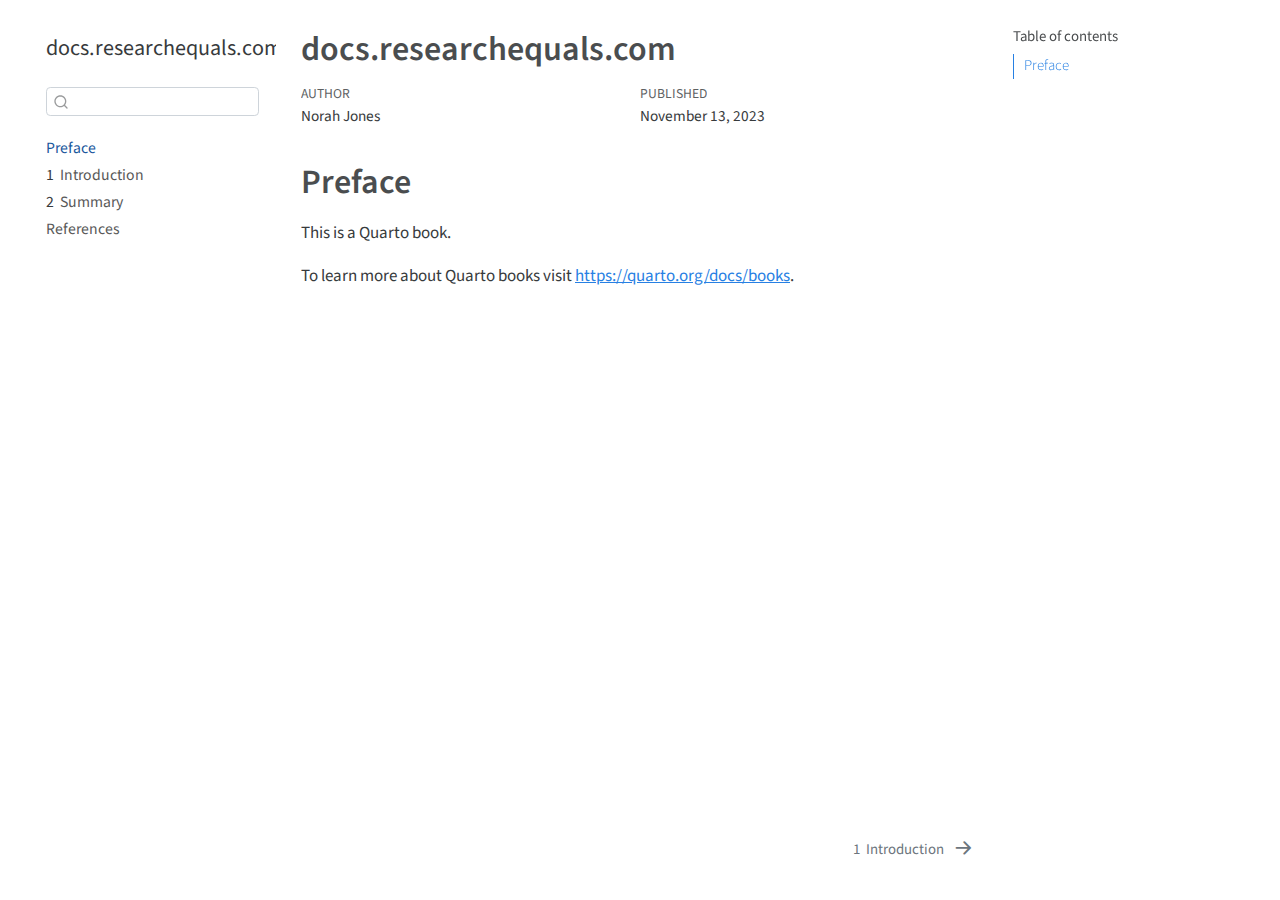
==== index.html @ 47757698 "Built site for gh-pages" ====
<!DOCTYPE html>
<html xmlns="http://www.w3.org/1999/xhtml" lang="en" xml:lang="en"><head>

<meta charset="utf-8">
<meta name="generator" content="quarto-1.3.450">

<meta name="viewport" content="width=device-width, initial-scale=1.0, user-scalable=yes">

<meta name="author" content="Norah Jones">
<meta name="dcterms.date" content="2023-11-13">

<title>docs.researchequals.com</title>
<style>
code{white-space: pre-wrap;}
span.smallcaps{font-variant: small-caps;}
div.columns{display: flex; gap: min(4vw, 1.5em);}
div.column{flex: auto; overflow-x: auto;}
div.hanging-indent{margin-left: 1.5em; text-indent: -1.5em;}
ul.task-list{list-style: none;}
ul.task-list li input[type="checkbox"] {
  width: 0.8em;
  margin: 0 0.8em 0.2em -1em; /* quarto-specific, see https://github.com/quarto-dev/quarto-cli/issues/4556 */ 
  vertical-align: middle;
}
</style>


<script src="site_libs/quarto-nav/quarto-nav.js"></script>
<script src="site_libs/quarto-nav/headroom.min.js"></script>
<script src="site_libs/clipboard/clipboard.min.js"></script>
<script src="site_libs/quarto-search/autocomplete.umd.js"></script>
<script src="site_libs/quarto-search/fuse.min.js"></script>
<script src="site_libs/quarto-search/quarto-search.js"></script>
<meta name="quarto:offset" content="./">
<link href="./intro.html" rel="next">
<script src="site_libs/quarto-html/quarto.js"></script>
<script src="site_libs/quarto-html/popper.min.js"></script>
<script src="site_libs/quarto-html/tippy.umd.min.js"></script>
<script src="site_libs/quarto-html/anchor.min.js"></script>
<link href="site_libs/quarto-html/tippy.css" rel="stylesheet">
<link href="site_libs/quarto-html/quarto-syntax-highlighting.css" rel="stylesheet" id="quarto-text-highlighting-styles">
<script src="site_libs/bootstrap/bootstrap.min.js"></script>
<link href="site_libs/bootstrap/bootstrap-icons.css" rel="stylesheet">
<link href="site_libs/bootstrap/bootstrap.min.css" rel="stylesheet" id="quarto-bootstrap" data-mode="light">
<script id="quarto-search-options" type="application/json">{
  "location": "sidebar",
  "copy-button": false,
  "collapse-after": 3,
  "panel-placement": "start",
  "type": "textbox",
  "limit": 20,
  "language": {
    "search-no-results-text": "No results",
    "search-matching-documents-text": "matching documents",
    "search-copy-link-title": "Copy link to search",
    "search-hide-matches-text": "Hide additional matches",
    "search-more-match-text": "more match in this document",
    "search-more-matches-text": "more matches in this document",
    "search-clear-button-title": "Clear",
    "search-detached-cancel-button-title": "Cancel",
    "search-submit-button-title": "Submit",
    "search-label": "Search"
  }
}</script>


</head>

<body class="nav-sidebar floating">

<div id="quarto-search-results"></div>
  <header id="quarto-header" class="headroom fixed-top">
  <nav class="quarto-secondary-nav">
    <div class="container-fluid d-flex">
      <button type="button" class="quarto-btn-toggle btn" data-bs-toggle="collapse" data-bs-target="#quarto-sidebar,#quarto-sidebar-glass" aria-controls="quarto-sidebar" aria-expanded="false" aria-label="Toggle sidebar navigation" onclick="if (window.quartoToggleHeadroom) { window.quartoToggleHeadroom(); }">
        <i class="bi bi-layout-text-sidebar-reverse"></i>
      </button>
      <nav class="quarto-page-breadcrumbs" aria-label="breadcrumb"><ol class="breadcrumb"><li class="breadcrumb-item"><a href="./index.html">Preface</a></li></ol></nav>
      <a class="flex-grow-1" role="button" data-bs-toggle="collapse" data-bs-target="#quarto-sidebar,#quarto-sidebar-glass" aria-controls="quarto-sidebar" aria-expanded="false" aria-label="Toggle sidebar navigation" onclick="if (window.quartoToggleHeadroom) { window.quartoToggleHeadroom(); }">      
      </a>
      <button type="button" class="btn quarto-search-button" aria-label="" onclick="window.quartoOpenSearch();">
        <i class="bi bi-search"></i>
      </button>
    </div>
  </nav>
</header>
<!-- content -->
<div id="quarto-content" class="quarto-container page-columns page-rows-contents page-layout-article">
<!-- sidebar -->
  <nav id="quarto-sidebar" class="sidebar collapse collapse-horizontal sidebar-navigation floating overflow-auto">
    <div class="pt-lg-2 mt-2 text-left sidebar-header">
    <div class="sidebar-title mb-0 py-0">
      <a href="./">docs.researchequals.com</a> 
    </div>
      </div>
        <div class="mt-2 flex-shrink-0 align-items-center">
        <div class="sidebar-search">
        <div id="quarto-search" class="" title="Search"></div>
        </div>
        </div>
    <div class="sidebar-menu-container"> 
    <ul class="list-unstyled mt-1">
        <li class="sidebar-item">
  <div class="sidebar-item-container"> 
  <a href="./index.html" class="sidebar-item-text sidebar-link active">
 <span class="menu-text">Preface</span></a>
  </div>
</li>
        <li class="sidebar-item">
  <div class="sidebar-item-container"> 
  <a href="./intro.html" class="sidebar-item-text sidebar-link">
 <span class="menu-text"><span class="chapter-number">1</span>&nbsp; <span class="chapter-title">Introduction</span></span></a>
  </div>
</li>
        <li class="sidebar-item">
  <div class="sidebar-item-container"> 
  <a href="./summary.html" class="sidebar-item-text sidebar-link">
 <span class="menu-text"><span class="chapter-number">2</span>&nbsp; <span class="chapter-title">Summary</span></span></a>
  </div>
</li>
        <li class="sidebar-item">
  <div class="sidebar-item-container"> 
  <a href="./references.html" class="sidebar-item-text sidebar-link">
 <span class="menu-text">References</span></a>
  </div>
</li>
    </ul>
    </div>
</nav>
<div id="quarto-sidebar-glass" data-bs-toggle="collapse" data-bs-target="#quarto-sidebar,#quarto-sidebar-glass"></div>
<!-- margin-sidebar -->
    <div id="quarto-margin-sidebar" class="sidebar margin-sidebar">
        <nav id="TOC" role="doc-toc" class="toc-active">
    <h2 id="toc-title">Table of contents</h2>
   
  <ul>
  <li><a href="#preface" id="toc-preface" class="nav-link active" data-scroll-target="#preface">Preface</a></li>
  </ul>
</nav>
    </div>
<!-- main -->
<main class="content" id="quarto-document-content">

<header id="title-block-header" class="quarto-title-block default">
<div class="quarto-title">
<h1 class="title">docs.researchequals.com</h1>
</div>



<div class="quarto-title-meta">

    <div>
    <div class="quarto-title-meta-heading">Author</div>
    <div class="quarto-title-meta-contents">
             <p>Norah Jones </p>
          </div>
  </div>
    
    <div>
    <div class="quarto-title-meta-heading">Published</div>
    <div class="quarto-title-meta-contents">
      <p class="date">November 13, 2023</p>
    </div>
  </div>
  
    
  </div>
  

</header>

<section id="preface" class="level1 unnumbered">
<h1 class="unnumbered">Preface</h1>
<p>This is a Quarto book.</p>
<p>To learn more about Quarto books visit <a href="https://quarto.org/docs/books" class="uri">https://quarto.org/docs/books</a>.</p>


</section>

</main> <!-- /main -->
<script id="quarto-html-after-body" type="application/javascript">
window.document.addEventListener("DOMContentLoaded", function (event) {
  const toggleBodyColorMode = (bsSheetEl) => {
    const mode = bsSheetEl.getAttribute("data-mode");
    const bodyEl = window.document.querySelector("body");
    if (mode === "dark") {
      bodyEl.classList.add("quarto-dark");
      bodyEl.classList.remove("quarto-light");
    } else {
      bodyEl.classList.add("quarto-light");
      bodyEl.classList.remove("quarto-dark");
    }
  }
  const toggleBodyColorPrimary = () => {
    const bsSheetEl = window.document.querySelector("link#quarto-bootstrap");
    if (bsSheetEl) {
      toggleBodyColorMode(bsSheetEl);
    }
  }
  toggleBodyColorPrimary();  
  const icon = "";
  const anchorJS = new window.AnchorJS();
  anchorJS.options = {
    placement: 'right',
    icon: icon
  };
  anchorJS.add('.anchored');
  const isCodeAnnotation = (el) => {
    for (const clz of el.classList) {
      if (clz.startsWith('code-annotation-')) {                     
        return true;
      }
    }
    return false;
  }
  const clipboard = new window.ClipboardJS('.code-copy-button', {
    text: function(trigger) {
      const codeEl = trigger.previousElementSibling.cloneNode(true);
      for (const childEl of codeEl.children) {
        if (isCodeAnnotation(childEl)) {
          childEl.remove();
        }
      }
      return codeEl.innerText;
    }
  });
  clipboard.on('success', function(e) {
    // button target
    const button = e.trigger;
    // don't keep focus
    button.blur();
    // flash "checked"
    button.classList.add('code-copy-button-checked');
    var currentTitle = button.getAttribute("title");
    button.setAttribute("title", "Copied!");
    let tooltip;
    if (window.bootstrap) {
      button.setAttribute("data-bs-toggle", "tooltip");
      button.setAttribute("data-bs-placement", "left");
      button.setAttribute("data-bs-title", "Copied!");
      tooltip = new bootstrap.Tooltip(button, 
        { trigger: "manual", 
          customClass: "code-copy-button-tooltip",
          offset: [0, -8]});
      tooltip.show();    
    }
    setTimeout(function() {
      if (tooltip) {
        tooltip.hide();
        button.removeAttribute("data-bs-title");
        button.removeAttribute("data-bs-toggle");
        button.removeAttribute("data-bs-placement");
      }
      button.setAttribute("title", currentTitle);
      button.classList.remove('code-copy-button-checked');
    }, 1000);
    // clear code selection
    e.clearSelection();
  });
  function tippyHover(el, contentFn) {
    const config = {
      allowHTML: true,
      content: contentFn,
      maxWidth: 500,
      delay: 100,
      arrow: false,
      appendTo: function(el) {
          return el.parentElement;
      },
      interactive: true,
      interactiveBorder: 10,
      theme: 'quarto',
      placement: 'bottom-start'
    };
    window.tippy(el, config); 
  }
  const noterefs = window.document.querySelectorAll('a[role="doc-noteref"]');
  for (var i=0; i<noterefs.length; i++) {
    const ref = noterefs[i];
    tippyHover(ref, function() {
      // use id or data attribute instead here
      let href = ref.getAttribute('data-footnote-href') || ref.getAttribute('href');
      try { href = new URL(href).hash; } catch {}
      const id = href.replace(/^#\/?/, "");
      const note = window.document.getElementById(id);
      return note.innerHTML;
    });
  }
      let selectedAnnoteEl;
      const selectorForAnnotation = ( cell, annotation) => {
        let cellAttr = 'data-code-cell="' + cell + '"';
        let lineAttr = 'data-code-annotation="' +  annotation + '"';
        const selector = 'span[' + cellAttr + '][' + lineAttr + ']';
        return selector;
      }
      const selectCodeLines = (annoteEl) => {
        const doc = window.document;
        const targetCell = annoteEl.getAttribute("data-target-cell");
        const targetAnnotation = annoteEl.getAttribute("data-target-annotation");
        const annoteSpan = window.document.querySelector(selectorForAnnotation(targetCell, targetAnnotation));
        const lines = annoteSpan.getAttribute("data-code-lines").split(",");
        const lineIds = lines.map((line) => {
          return targetCell + "-" + line;
        })
        let top = null;
        let height = null;
        let parent = null;
        if (lineIds.length > 0) {
            //compute the position of the single el (top and bottom and make a div)
            const el = window.document.getElementById(lineIds[0]);
            top = el.offsetTop;
            height = el.offsetHeight;
            parent = el.parentElement.parentElement;
          if (lineIds.length > 1) {
            const lastEl = window.document.getElementById(lineIds[lineIds.length - 1]);
            const bottom = lastEl.offsetTop + lastEl.offsetHeight;
            height = bottom - top;
          }
          if (top !== null && height !== null && parent !== null) {
            // cook up a div (if necessary) and position it 
            let div = window.document.getElementById("code-annotation-line-highlight");
            if (div === null) {
              div = window.document.createElement("div");
              div.setAttribute("id", "code-annotation-line-highlight");
              div.style.position = 'absolute';
              parent.appendChild(div);
            }
            div.style.top = top - 2 + "px";
            div.style.height = height + 4 + "px";
            let gutterDiv = window.document.getElementById("code-annotation-line-highlight-gutter");
            if (gutterDiv === null) {
              gutterDiv = window.document.createElement("div");
              gutterDiv.setAttribute("id", "code-annotation-line-highlight-gutter");
              gutterDiv.style.position = 'absolute';
              const codeCell = window.document.getElementById(targetCell);
              const gutter = codeCell.querySelector('.code-annotation-gutter');
              gutter.appendChild(gutterDiv);
            }
            gutterDiv.style.top = top - 2 + "px";
            gutterDiv.style.height = height + 4 + "px";
          }
          selectedAnnoteEl = annoteEl;
        }
      };
      const unselectCodeLines = () => {
        const elementsIds = ["code-annotation-line-highlight", "code-annotation-line-highlight-gutter"];
        elementsIds.forEach((elId) => {
          const div = window.document.getElementById(elId);
          if (div) {
            div.remove();
          }
        });
        selectedAnnoteEl = undefined;
      };
      // Attach click handler to the DT
      const annoteDls = window.document.querySelectorAll('dt[data-target-cell]');
      for (const annoteDlNode of annoteDls) {
        annoteDlNode.addEventListener('click', (event) => {
          const clickedEl = event.target;
          if (clickedEl !== selectedAnnoteEl) {
            unselectCodeLines();
            const activeEl = window.document.querySelector('dt[data-target-cell].code-annotation-active');
            if (activeEl) {
              activeEl.classList.remove('code-annotation-active');
            }
            selectCodeLines(clickedEl);
            clickedEl.classList.add('code-annotation-active');
          } else {
            // Unselect the line
            unselectCodeLines();
            clickedEl.classList.remove('code-annotation-active');
          }
        });
      }
  const findCites = (el) => {
    const parentEl = el.parentElement;
    if (parentEl) {
      const cites = parentEl.dataset.cites;
      if (cites) {
        return {
          el,
          cites: cites.split(' ')
        };
      } else {
        return findCites(el.parentElement)
      }
    } else {
      return undefined;
    }
  };
  var bibliorefs = window.document.querySelectorAll('a[role="doc-biblioref"]');
  for (var i=0; i<bibliorefs.length; i++) {
    const ref = bibliorefs[i];
    const citeInfo = findCites(ref);
    if (citeInfo) {
      tippyHover(citeInfo.el, function() {
        var popup = window.document.createElement('div');
        citeInfo.cites.forEach(function(cite) {
          var citeDiv = window.document.createElement('div');
          citeDiv.classList.add('hanging-indent');
          citeDiv.classList.add('csl-entry');
          var biblioDiv = window.document.getElementById('ref-' + cite);
          if (biblioDiv) {
            citeDiv.innerHTML = biblioDiv.innerHTML;
          }
          popup.appendChild(citeDiv);
        });
        return popup.innerHTML;
      });
    }
  }
});
</script>
<nav class="page-navigation">
  <div class="nav-page nav-page-previous">
  </div>
  <div class="nav-page nav-page-next">
      <a href="./intro.html" class="pagination-link">
        <span class="nav-page-text"><span class="chapter-number">1</span>&nbsp; <span class="chapter-title">Introduction</span></span> <i class="bi bi-arrow-right-short"></i>
      </a>
  </div>
</nav>
</div> <!-- /content -->



</body></html>
---- site_libs/quarto-html/tippy.css ----
.tippy-box[data-animation=fade][data-state=hidden]{opacity:0}[data-tippy-root]{max-width:calc(100vw - 10px)}.tippy-box{position:relative;background-color:#333;color:#fff;border-radius:4px;font-size:14px;line-height:1.4;white-space:normal;outline:0;transition-property:transform,visibility,opacity}.tippy-box[data-placement^=top]>.tippy-arrow{bottom:0}.tippy-box[data-placement^=top]>.tippy-arrow:before{bottom:-7px;left:0;border-width:8px 8px 0;border-top-color:initial;transform-origin:center top}.tippy-box[data-placement^=bottom]>.tippy-arrow{top:0}.tippy-box[data-placement^=bottom]>.tippy-arrow:before{top:-7px;left:0;border-width:0 8px 8px;border-bottom-color:initial;transform-origin:center bottom}.tippy-box[data-placement^=left]>.tippy-arrow{right:0}.tippy-box[data-placement^=left]>.tippy-arrow:before{border-width:8px 0 8px 8px;border-left-color:initial;right:-7px;transform-origin:center left}.tippy-box[data-placement^=right]>.tippy-arrow{left:0}.tippy-box[data-placement^=right]>.tippy-arrow:before{left:-7px;border-width:8px 8px 8px 0;border-right-color:initial;transform-origin:center right}.tippy-box[data-inertia][data-state=visible]{transition-timing-function:cubic-bezier(.54,1.5,.38,1.11)}.tippy-arrow{width:16px;height:16px;color:#333}.tippy-arrow:before{content:"";position:absolute;border-color:transparent;border-style:solid}.tippy-content{position:relative;padding:5px 9px;z-index:1}
---- site_libs/quarto-html/quarto-syntax-highlighting.css ----
/* quarto syntax highlight colors */
:root {
  --quarto-hl-ot-color: #003B4F;
  --quarto-hl-at-color: #657422;
  --quarto-hl-ss-color: #20794D;
  --quarto-hl-an-color: #5E5E5E;
  --quarto-hl-fu-color: #4758AB;
  --quarto-hl-st-color: #20794D;
  --quarto-hl-cf-color: #003B4F;
  --quarto-hl-op-color: #5E5E5E;
  --quarto-hl-er-color: #AD0000;
  --quarto-hl-bn-color: #AD0000;
  --quarto-hl-al-color: #AD0000;
  --quarto-hl-va-color: #111111;
  --quarto-hl-bu-color: inherit;
  --quarto-hl-ex-color: inherit;
  --quarto-hl-pp-color: #AD0000;
  --quarto-hl-in-color: #5E5E5E;
  --quarto-hl-vs-color: #20794D;
  --quarto-hl-wa-color: #5E5E5E;
  --quarto-hl-do-color: #5E5E5E;
  --quarto-hl-im-color: #00769E;
  --quarto-hl-ch-color: #20794D;
  --quarto-hl-dt-color: #AD0000;
  --quarto-hl-fl-color: #AD0000;
  --quarto-hl-co-color: #5E5E5E;
  --quarto-hl-cv-color: #5E5E5E;
  --quarto-hl-cn-color: #8f5902;
  --quarto-hl-sc-color: #5E5E5E;
  --quarto-hl-dv-color: #AD0000;
  --quarto-hl-kw-color: #003B4F;
}

/* other quarto variables */
:root {
  --quarto-font-monospace: SFMono-Regular, Menlo, Monaco, Consolas, "Liberation Mono", "Courier New", monospace;
}

pre > code.sourceCode > span {
  color: #003B4F;
}

code span {
  color: #003B4F;
}

code.sourceCode > span {
  color: #003B4F;
}

div.sourceCode,
div.sourceCode pre.sourceCode {
  color: #003B4F;
}

code span.ot {
  color: #003B4F;
  font-style: inherit;
}

code span.at {
  color: #657422;
  font-style: inherit;
}

code span.ss {
  color: #20794D;
  font-style: inherit;
}

code span.an {
  color: #5E5E5E;
  font-style: inherit;
}

code span.fu {
  color: #4758AB;
  font-style: inherit;
}

code span.st {
  color: #20794D;
  font-style: inherit;
}

code span.cf {
  color: #003B4F;
  font-style: inherit;
}

code span.op {
  color: #5E5E5E;
  font-style: inherit;
}

code span.er {
  color: #AD0000;
  font-style: inherit;
}

code span.bn {
  color: #AD0000;
  font-style: inherit;
}

code span.al {
  color: #AD0000;
  font-style: inherit;
}

code span.va {
  color: #111111;
  font-style: inherit;
}

code span.bu {
  font-style: inherit;
}

code span.ex {
  font-style: inherit;
}

code span.pp {
  color: #AD0000;
  font-style: inherit;
}

code span.in {
  color: #5E5E5E;
  font-style: inherit;
}

code span.vs {
  color: #20794D;
  font-style: inherit;
}

code span.wa {
  color: #5E5E5E;
  font-style: italic;
}

code span.do {
  color: #5E5E5E;
  font-style: italic;
}

code span.im {
  color: #00769E;
  font-style: inherit;
}

code span.ch {
  color: #20794D;
  font-style: inherit;
}

code span.dt {
  color: #AD0000;
  font-style: inherit;
}

code span.fl {
  color: #AD0000;
  font-style: inherit;
}

code span.co {
  color: #5E5E5E;
  font-style: inherit;
}

code span.cv {
  color: #5E5E5E;
  font-style: italic;
}

code span.cn {
  color: #8f5902;
  font-style: inherit;
}

code span.sc {
  color: #5E5E5E;
  font-style: inherit;
}

code span.dv {
  color: #AD0000;
  font-style: inherit;
}

code span.kw {
  color: #003B4F;
  font-style: inherit;
}

.prevent-inlining {
  content: "</";
}

/*# sourceMappingURL=debc5d5d77c3f9108843748ff7464032.css.map */
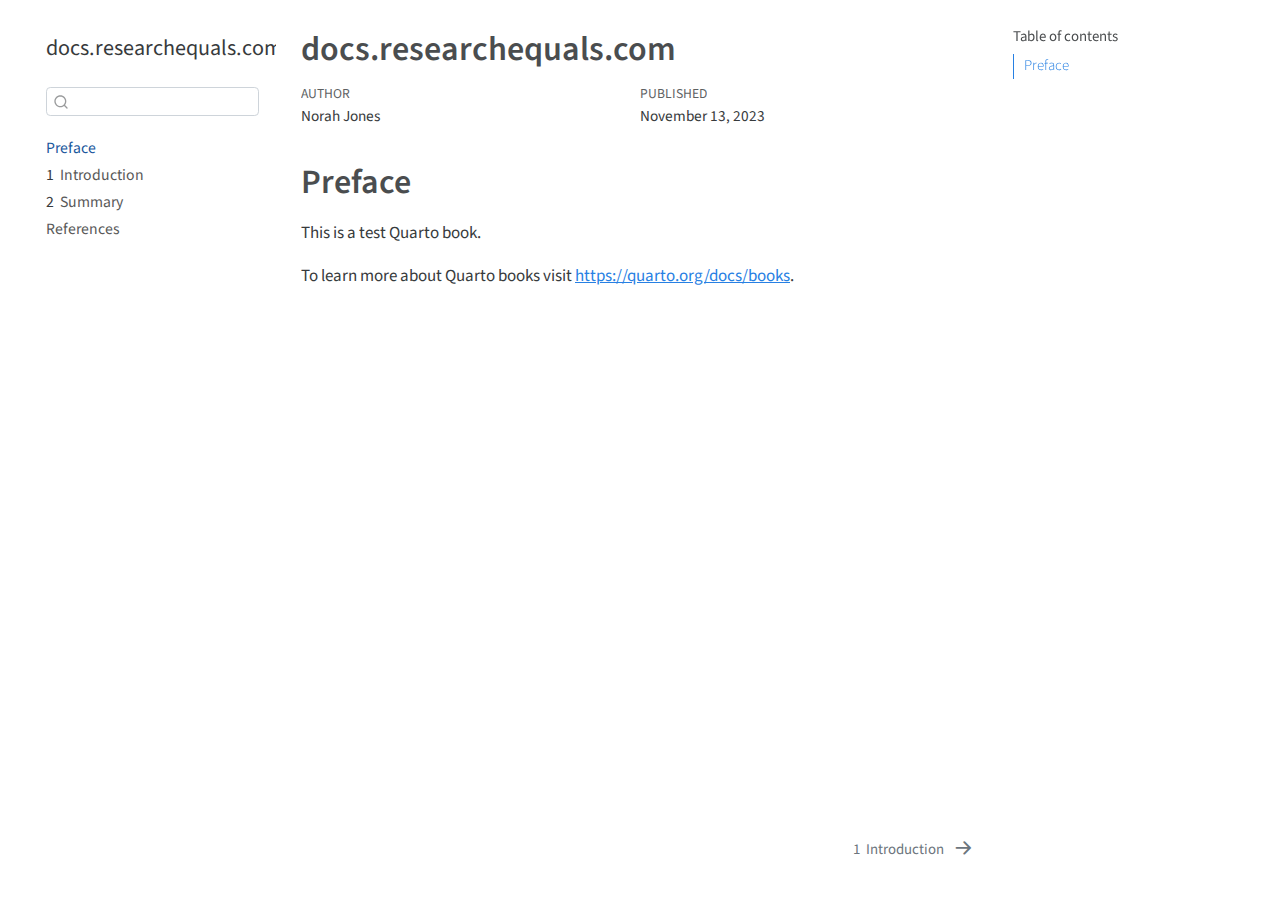
==== commit 877b3f61: "Built site for gh-pages" ====
--- a/index.html
+++ b/index.html
@@ -172,7 +172,7 @@
 
 <section id="preface" class="level1 unnumbered">
 <h1 class="unnumbered">Preface</h1>
-<p>This is a Quarto book.</p>
+<p>This is a test Quarto book.</p>
 <p>To learn more about Quarto books visit <a href="https://quarto.org/docs/books" class="uri">https://quarto.org/docs/books</a>.</p>
 
 
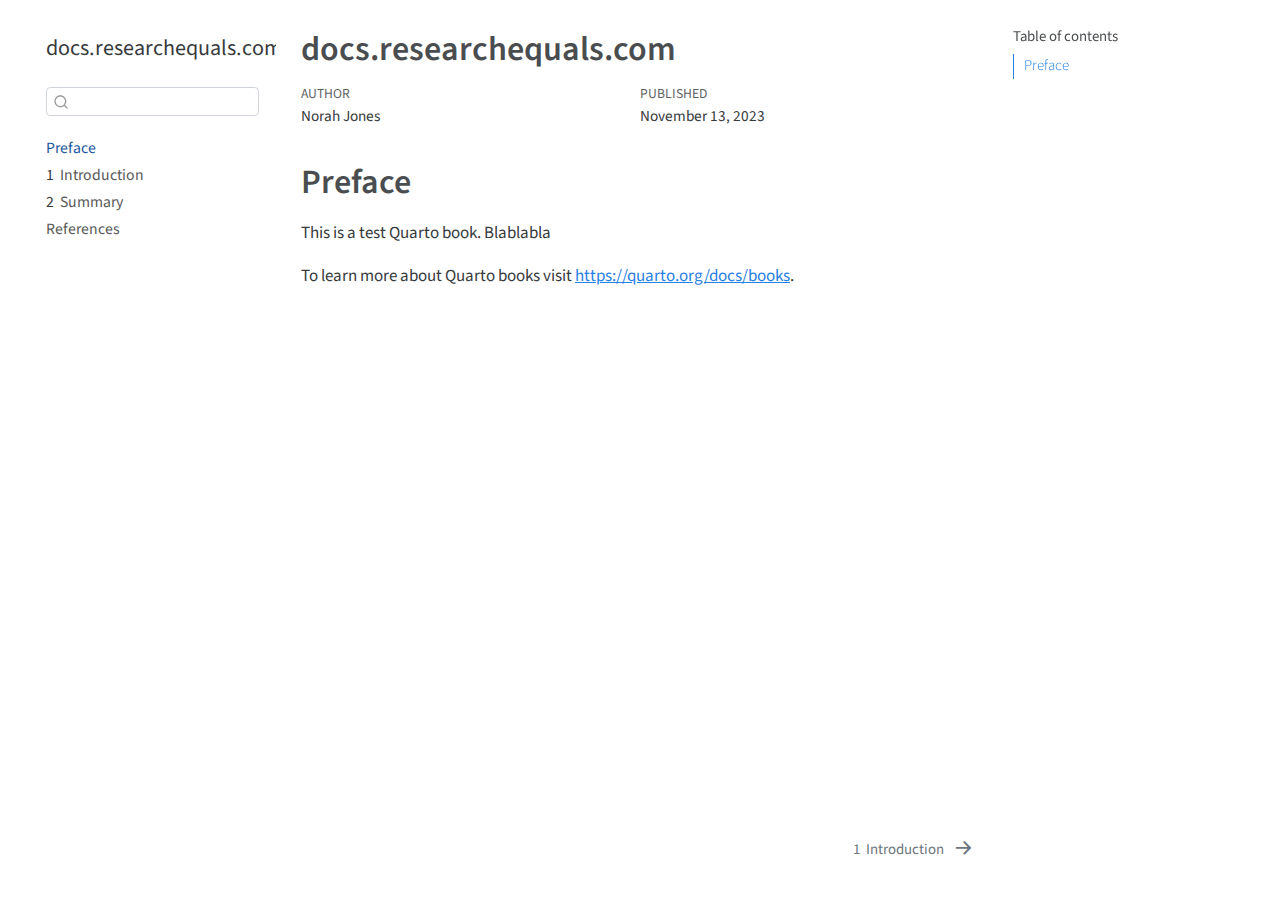
==== commit 06b6cbf2: "Built site for gh-pages" ====
--- a/index.html
+++ b/index.html
@@ -172,7 +172,7 @@
 
 <section id="preface" class="level1 unnumbered">
 <h1 class="unnumbered">Preface</h1>
-<p>This is a test Quarto book.</p>
+<p>This is a test Quarto book. Blablabla</p>
 <p>To learn more about Quarto books visit <a href="https://quarto.org/docs/books" class="uri">https://quarto.org/docs/books</a>.</p>
 
 
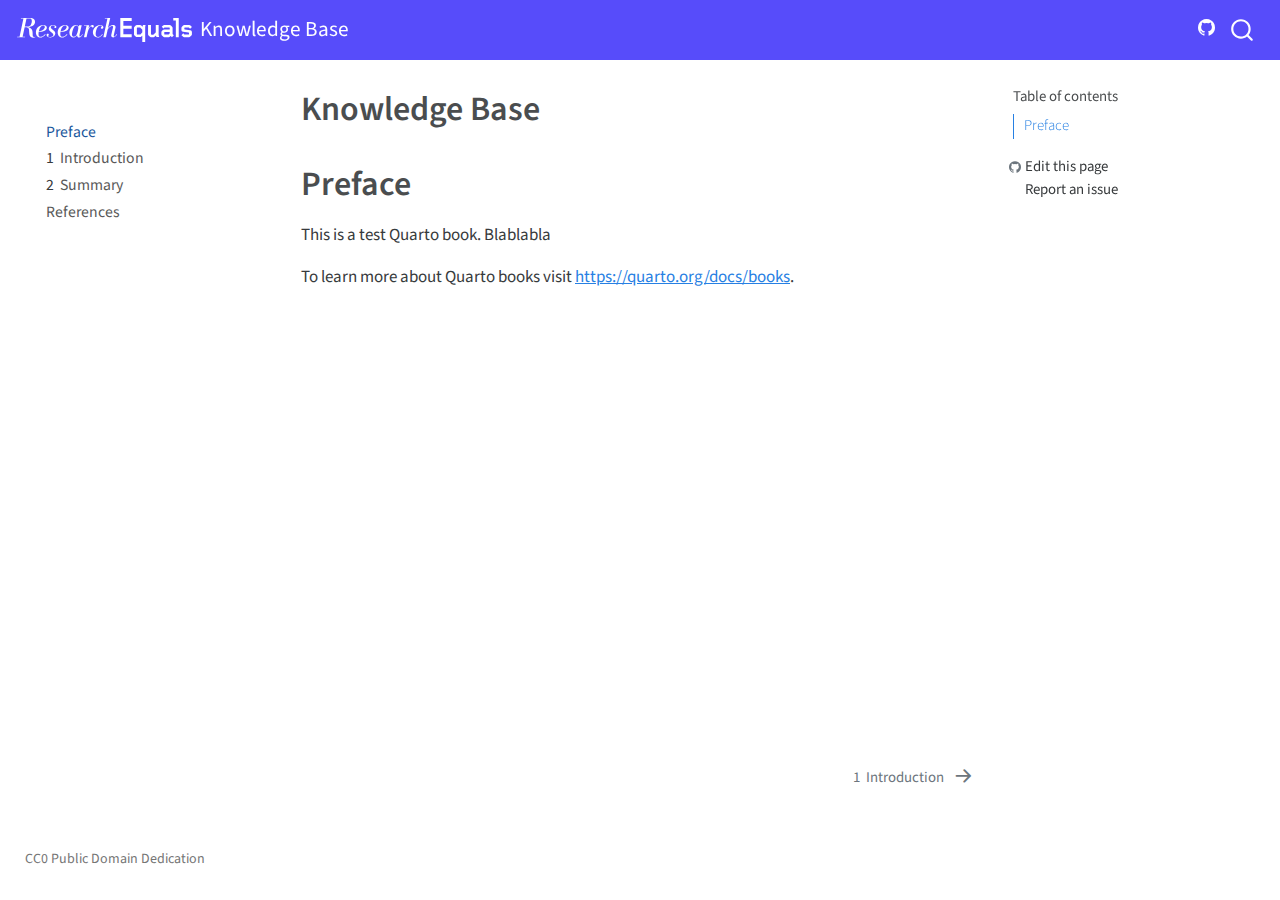
==== commit 407a0e2e: "Built site for gh-pages" ====
--- a/index.html
+++ b/index.html
@@ -6,10 +6,8 @@
 
 <meta name="viewport" content="width=device-width, initial-scale=1.0, user-scalable=yes">
 
-<meta name="author" content="Norah Jones">
-<meta name="dcterms.date" content="2023-11-13">
-
-<title>docs.researchequals.com</title>
+
+<title>Knowledge Base</title>
 <style>
 code{white-space: pre-wrap;}
 span.smallcaps{font-variant: small-caps;}
@@ -43,11 +41,11 @@
 <link href="site_libs/bootstrap/bootstrap-icons.css" rel="stylesheet">
 <link href="site_libs/bootstrap/bootstrap.min.css" rel="stylesheet" id="quarto-bootstrap" data-mode="light">
 <script id="quarto-search-options" type="application/json">{
-  "location": "sidebar",
+  "location": "navbar",
   "copy-button": false,
   "collapse-after": 3,
-  "panel-placement": "start",
-  "type": "textbox",
+  "panel-placement": "end",
+  "type": "overlay",
   "limit": 20,
   "language": {
     "search-no-results-text": "No results",
@@ -66,10 +64,26 @@
 
 </head>
 
-<body class="nav-sidebar floating">
+<body class="nav-sidebar floating nav-fixed">
 
 <div id="quarto-search-results"></div>
   <header id="quarto-header" class="headroom fixed-top">
+    <nav class="navbar navbar-expand-lg navbar-dark ">
+      <div class="navbar-container container-fluid">
+      <div class="navbar-brand-container">
+    <a href="./index.html" class="navbar-brand navbar-brand-logo">
+    <img src="./symbol3.svg" alt="" class="navbar-logo">
+    </a>
+    <a class="navbar-brand" href="./index.html">
+    <span class="navbar-title">Knowledge Base</span>
+    </a>
+  </div>
+        <div class="quarto-navbar-tools ms-auto">
+    <a href="https://github.com/libscie/docs.researchequals.com" rel="" title="Source Code" class="quarto-navigation-tool px-1" aria-label="Source Code"><i class="bi bi-github"></i></a>
+</div>
+          <div id="quarto-search" class="" title="Search"></div>
+      </div> <!-- /container-fluid -->
+    </nav>
   <nav class="quarto-secondary-nav">
     <div class="container-fluid d-flex">
       <button type="button" class="quarto-btn-toggle btn" data-bs-toggle="collapse" data-bs-target="#quarto-sidebar,#quarto-sidebar-glass" aria-controls="quarto-sidebar" aria-expanded="false" aria-label="Toggle sidebar navigation" onclick="if (window.quartoToggleHeadroom) { window.quartoToggleHeadroom(); }">
@@ -85,14 +99,9 @@
   </nav>
 </header>
 <!-- content -->
-<div id="quarto-content" class="quarto-container page-columns page-rows-contents page-layout-article">
+<div id="quarto-content" class="quarto-container page-columns page-rows-contents page-layout-article page-navbar">
 <!-- sidebar -->
   <nav id="quarto-sidebar" class="sidebar collapse collapse-horizontal sidebar-navigation floating overflow-auto">
-    <div class="pt-lg-2 mt-2 text-left sidebar-header">
-    <div class="sidebar-title mb-0 py-0">
-      <a href="./">docs.researchequals.com</a> 
-    </div>
-      </div>
         <div class="mt-2 flex-shrink-0 align-items-center">
         <div class="sidebar-search">
         <div id="quarto-search" class="" title="Search"></div>
@@ -136,33 +145,21 @@
   <ul>
   <li><a href="#preface" id="toc-preface" class="nav-link active" data-scroll-target="#preface">Preface</a></li>
   </ul>
-</nav>
+<div class="toc-actions"><div><i class="bi bi-github"></i></div><div class="action-links"><p><a href="https://github.com/libscie/docs.researchequals.com/edit/main/index.qmd" class="toc-action">Edit this page</a></p><p><a href="https://github.com/libscie/docs.researchequals.com/issues/new" class="toc-action">Report an issue</a></p></div></div></nav>
     </div>
 <!-- main -->
 <main class="content" id="quarto-document-content">
 
 <header id="title-block-header" class="quarto-title-block default">
 <div class="quarto-title">
-<h1 class="title">docs.researchequals.com</h1>
+<h1 class="title">Knowledge Base</h1>
 </div>
 
 
 
 <div class="quarto-title-meta">
 
-    <div>
-    <div class="quarto-title-meta-heading">Author</div>
-    <div class="quarto-title-meta-contents">
-             <p>Norah Jones </p>
-          </div>
-  </div>
     
-    <div>
-    <div class="quarto-title-meta-heading">Published</div>
-    <div class="quarto-title-meta-contents">
-      <p class="date">November 13, 2023</p>
-    </div>
-  </div>
   
     
   </div>
@@ -422,6 +419,23 @@
   </div>
 </nav>
 </div> <!-- /content -->
+<footer class="footer">
+  <div class="nav-footer">
+    <div class="nav-footer-left">
+      <ul class="footer-items list-unstyled">
+    <li class="nav-item">
+    <a class="nav-link" href="https://creativecommons.org/publicdomain/zero/1.0/legalcode">CC0 Public Domain Dedication</a>
+  </li>  
+</ul>
+    </div>   
+    <div class="nav-footer-center">
+      &nbsp;
+    </div>
+    <div class="nav-footer-right">
+      &nbsp;
+    </div>
+  </div>
+</footer>
 
 
 
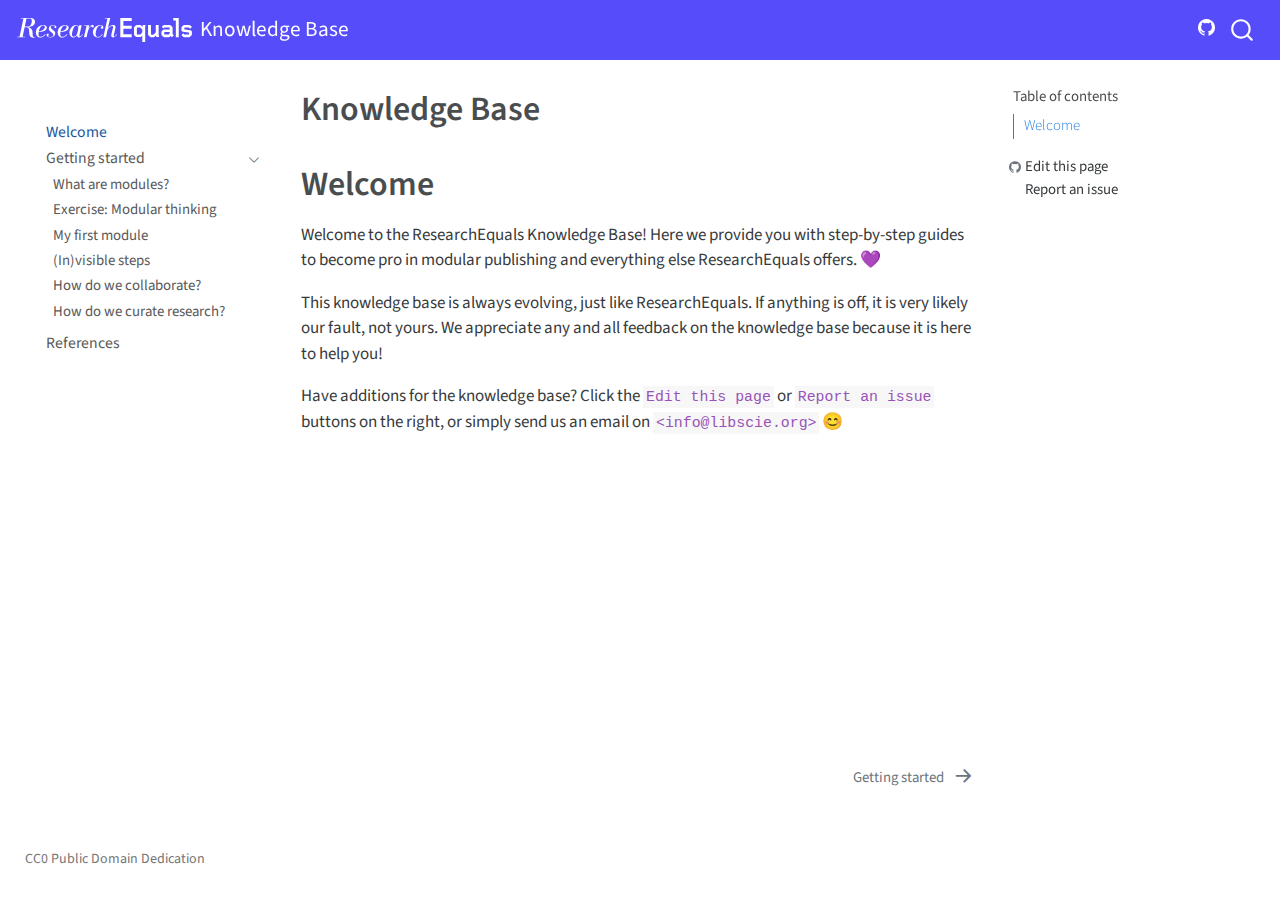
==== commit 08f56103: "Built site for gh-pages" ====
--- a/index.html
+++ b/index.html
@@ -30,7 +30,7 @@
 <script src="site_libs/quarto-search/fuse.min.js"></script>
 <script src="site_libs/quarto-search/quarto-search.js"></script>
 <meta name="quarto:offset" content="./">
-<link href="./intro.html" rel="next">
+<link href="./chapters/getting-started.html" rel="next">
 <script src="site_libs/quarto-html/quarto.js"></script>
 <script src="site_libs/quarto-html/popper.min.js"></script>
 <script src="site_libs/quarto-html/tippy.umd.min.js"></script>
@@ -89,7 +89,7 @@
       <button type="button" class="quarto-btn-toggle btn" data-bs-toggle="collapse" data-bs-target="#quarto-sidebar,#quarto-sidebar-glass" aria-controls="quarto-sidebar" aria-expanded="false" aria-label="Toggle sidebar navigation" onclick="if (window.quartoToggleHeadroom) { window.quartoToggleHeadroom(); }">
         <i class="bi bi-layout-text-sidebar-reverse"></i>
       </button>
-      <nav class="quarto-page-breadcrumbs" aria-label="breadcrumb"><ol class="breadcrumb"><li class="breadcrumb-item"><a href="./index.html">Preface</a></li></ol></nav>
+      <nav class="quarto-page-breadcrumbs" aria-label="breadcrumb"><ol class="breadcrumb"><li class="breadcrumb-item"><a href="./index.html">Welcome</a></li></ol></nav>
       <a class="flex-grow-1" role="button" data-bs-toggle="collapse" data-bs-target="#quarto-sidebar,#quarto-sidebar-glass" aria-controls="quarto-sidebar" aria-expanded="false" aria-label="Toggle sidebar navigation" onclick="if (window.quartoToggleHeadroom) { window.quartoToggleHeadroom(); }">      
       </a>
       <button type="button" class="btn quarto-search-button" aria-label="" onclick="window.quartoOpenSearch();">
@@ -112,21 +112,56 @@
         <li class="sidebar-item">
   <div class="sidebar-item-container"> 
   <a href="./index.html" class="sidebar-item-text sidebar-link active">
- <span class="menu-text">Preface</span></a>
-  </div>
-</li>
-        <li class="sidebar-item">
-  <div class="sidebar-item-container"> 
-  <a href="./intro.html" class="sidebar-item-text sidebar-link">
- <span class="menu-text"><span class="chapter-number">1</span>&nbsp; <span class="chapter-title">Introduction</span></span></a>
-  </div>
-</li>
-        <li class="sidebar-item">
-  <div class="sidebar-item-container"> 
-  <a href="./summary.html" class="sidebar-item-text sidebar-link">
- <span class="menu-text"><span class="chapter-number">2</span>&nbsp; <span class="chapter-title">Summary</span></span></a>
-  </div>
-</li>
+ <span class="menu-text">Welcome</span></a>
+  </div>
+</li>
+        <li class="sidebar-item sidebar-item-section">
+      <div class="sidebar-item-container"> 
+            <a href="./chapters/getting-started.html" class="sidebar-item-text sidebar-link">
+ <span class="menu-text">Getting started</span></a>
+          <a class="sidebar-item-toggle text-start" data-bs-toggle="collapse" data-bs-target="#quarto-sidebar-section-1" aria-expanded="true" aria-label="Toggle section">
+            <i class="bi bi-chevron-right ms-2"></i>
+          </a> 
+      </div>
+      <ul id="quarto-sidebar-section-1" class="collapse list-unstyled sidebar-section depth1 show">  
+          <li class="sidebar-item">
+  <div class="sidebar-item-container"> 
+  <a href="./chapters/modules.html" class="sidebar-item-text sidebar-link">
+ <span class="menu-text">What are modules?</span></a>
+  </div>
+</li>
+          <li class="sidebar-item">
+  <div class="sidebar-item-container"> 
+  <a href="./chapters/exercise-modules.html" class="sidebar-item-text sidebar-link">
+ <span class="menu-text">Exercise: Modular thinking</span></a>
+  </div>
+</li>
+          <li class="sidebar-item">
+  <div class="sidebar-item-container"> 
+  <a href="./chapters/first-module.html" class="sidebar-item-text sidebar-link">
+ <span class="menu-text">My first module</span></a>
+  </div>
+</li>
+          <li class="sidebar-item">
+  <div class="sidebar-item-container"> 
+  <a href="./chapters/invisible-labor.html" class="sidebar-item-text sidebar-link">
+ <span class="menu-text">(In)visible steps</span></a>
+  </div>
+</li>
+          <li class="sidebar-item">
+  <div class="sidebar-item-container"> 
+  <a href="./chapters/collaboration.html" class="sidebar-item-text sidebar-link">
+ <span class="menu-text">How do we collaborate?</span></a>
+  </div>
+</li>
+          <li class="sidebar-item">
+  <div class="sidebar-item-container"> 
+  <a href="./chapters/collections.html" class="sidebar-item-text sidebar-link">
+ <span class="menu-text">How do we curate research?</span></a>
+  </div>
+</li>
+      </ul>
+  </li>
         <li class="sidebar-item">
   <div class="sidebar-item-container"> 
   <a href="./references.html" class="sidebar-item-text sidebar-link">
@@ -143,7 +178,7 @@
     <h2 id="toc-title">Table of contents</h2>
    
   <ul>
-  <li><a href="#preface" id="toc-preface" class="nav-link active" data-scroll-target="#preface">Preface</a></li>
+  <li><a href="#welcome" id="toc-welcome" class="nav-link active" data-scroll-target="#welcome">Welcome</a></li>
   </ul>
 <div class="toc-actions"><div><i class="bi bi-github"></i></div><div class="action-links"><p><a href="https://github.com/libscie/docs.researchequals.com/edit/main/index.qmd" class="toc-action">Edit this page</a></p><p><a href="https://github.com/libscie/docs.researchequals.com/issues/new" class="toc-action">Report an issue</a></p></div></div></nav>
     </div>
@@ -167,10 +202,13 @@
 
 </header>
 
-<section id="preface" class="level1 unnumbered">
-<h1 class="unnumbered">Preface</h1>
-<p>This is a test Quarto book. Blablabla</p>
-<p>To learn more about Quarto books visit <a href="https://quarto.org/docs/books" class="uri">https://quarto.org/docs/books</a>.</p>
+<section id="welcome" class="level1 unnumbered">
+<h1 class="unnumbered">Welcome</h1>
+<p>Welcome to the ResearchEquals Knowledge Base! Here we provide you with step-by-step guides to become pro in modular publishing and everything else ResearchEquals offers. 💜</p>
+<p>This knowledge base is always evolving, just like ResearchEquals. If anything is off, it is very likely our fault, not yours. We appreciate any and all feedback on the knowledge base because it is here to help you!</p>
+<div class="callout-info">
+<p>Have additions for the knowledge base? Click the <code>Edit this page</code> or <code>Report an issue</code> buttons on the right, or simply send us an email on <code>&lt;info@libscie.org&gt;</code> 😊</p>
+</div>
 
 
 </section>
@@ -413,8 +451,8 @@
   <div class="nav-page nav-page-previous">
   </div>
   <div class="nav-page nav-page-next">
-      <a href="./intro.html" class="pagination-link">
-        <span class="nav-page-text"><span class="chapter-number">1</span>&nbsp; <span class="chapter-title">Introduction</span></span> <i class="bi bi-arrow-right-short"></i>
+      <a href="./chapters/getting-started.html" class="pagination-link">
+        <span class="nav-page-text">Getting started</span> <i class="bi bi-arrow-right-short"></i>
       </a>
   </div>
 </nav>
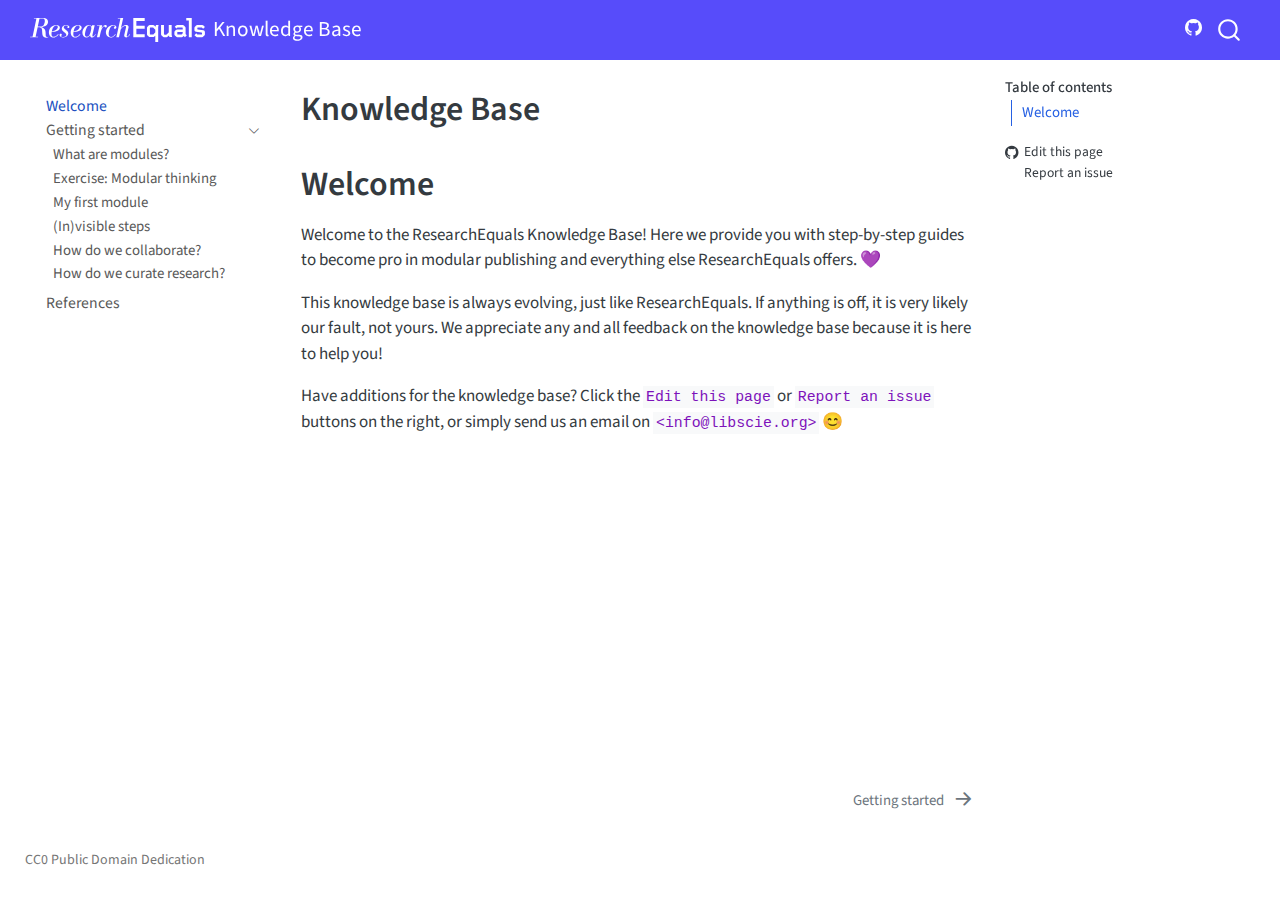
==== commit 3d0a7b69: "Built site for gh-pages" ====
--- a/index.html
+++ b/index.html
@@ -2,7 +2,7 @@
 <html xmlns="http://www.w3.org/1999/xhtml" lang="en" xml:lang="en"><head>
 
 <meta charset="utf-8">
-<meta name="generator" content="quarto-1.3.450">
+<meta name="generator" content="quarto-1.4.543">
 
 <meta name="viewport" content="width=device-width, initial-scale=1.0, user-scalable=yes">
 
@@ -46,7 +46,13 @@
   "collapse-after": 3,
   "panel-placement": "end",
   "type": "overlay",
-  "limit": 20,
+  "limit": 50,
+  "keyboard-shortcut": [
+    "f",
+    "/",
+    "s"
+  ],
+  "show-item-context": false,
   "language": {
     "search-no-results-text": "No results",
     "search-matching-documents-text": "matching documents",
@@ -55,6 +61,7 @@
     "search-more-match-text": "more match in this document",
     "search-more-matches-text": "more matches in this document",
     "search-clear-button-title": "Clear",
+    "search-text-placeholder": "",
     "search-detached-cancel-button-title": "Cancel",
     "search-submit-button-title": "Submit",
     "search-label": "Search"
@@ -68,9 +75,9 @@
 
 <div id="quarto-search-results"></div>
   <header id="quarto-header" class="headroom fixed-top">
-    <nav class="navbar navbar-expand-lg navbar-dark ">
+    <nav class="navbar navbar-expand-lg " data-bs-theme="dark">
       <div class="navbar-container container-fluid">
-      <div class="navbar-brand-container">
+      <div class="navbar-brand-container mx-auto">
     <a href="./index.html" class="navbar-brand navbar-brand-logo">
     <img src="./symbol3.svg" alt="" class="navbar-logo">
     </a>
@@ -78,35 +85,27 @@
     <span class="navbar-title">Knowledge Base</span>
     </a>
   </div>
-        <div class="quarto-navbar-tools ms-auto">
-    <a href="https://github.com/libscie/docs.researchequals.com" rel="" title="Source Code" class="quarto-navigation-tool px-1" aria-label="Source Code"><i class="bi bi-github"></i></a>
+        <div class="quarto-navbar-tools">
+    <a href="https://github.com/libscie/docs.researchequals.com" title="Source Code" class="quarto-navigation-tool px-1" aria-label="Source Code"><i class="bi bi-github"></i></a>
 </div>
           <div id="quarto-search" class="" title="Search"></div>
       </div> <!-- /container-fluid -->
     </nav>
   <nav class="quarto-secondary-nav">
     <div class="container-fluid d-flex">
-      <button type="button" class="quarto-btn-toggle btn" data-bs-toggle="collapse" data-bs-target="#quarto-sidebar,#quarto-sidebar-glass" aria-controls="quarto-sidebar" aria-expanded="false" aria-label="Toggle sidebar navigation" onclick="if (window.quartoToggleHeadroom) { window.quartoToggleHeadroom(); }">
+      <button type="button" class="quarto-btn-toggle btn" data-bs-toggle="collapse" data-bs-target=".quarto-sidebar-collapse-item" aria-controls="quarto-sidebar" aria-expanded="false" aria-label="Toggle sidebar navigation" onclick="if (window.quartoToggleHeadroom) { window.quartoToggleHeadroom(); }">
         <i class="bi bi-layout-text-sidebar-reverse"></i>
       </button>
-      <nav class="quarto-page-breadcrumbs" aria-label="breadcrumb"><ol class="breadcrumb"><li class="breadcrumb-item"><a href="./index.html">Welcome</a></li></ol></nav>
-      <a class="flex-grow-1" role="button" data-bs-toggle="collapse" data-bs-target="#quarto-sidebar,#quarto-sidebar-glass" aria-controls="quarto-sidebar" aria-expanded="false" aria-label="Toggle sidebar navigation" onclick="if (window.quartoToggleHeadroom) { window.quartoToggleHeadroom(); }">      
-      </a>
-      <button type="button" class="btn quarto-search-button" aria-label="" onclick="window.quartoOpenSearch();">
-        <i class="bi bi-search"></i>
-      </button>
+        <nav class="quarto-page-breadcrumbs" aria-label="breadcrumb"><ol class="breadcrumb"><li class="breadcrumb-item"><a href="./index.html">Welcome</a></li></ol></nav>
+        <a class="flex-grow-1" role="button" data-bs-toggle="collapse" data-bs-target=".quarto-sidebar-collapse-item" aria-controls="quarto-sidebar" aria-expanded="false" aria-label="Toggle sidebar navigation" onclick="if (window.quartoToggleHeadroom) { window.quartoToggleHeadroom(); }">      
+        </a>
     </div>
   </nav>
 </header>
 <!-- content -->
 <div id="quarto-content" class="quarto-container page-columns page-rows-contents page-layout-article page-navbar">
 <!-- sidebar -->
-  <nav id="quarto-sidebar" class="sidebar collapse collapse-horizontal sidebar-navigation floating overflow-auto">
-        <div class="mt-2 flex-shrink-0 align-items-center">
-        <div class="sidebar-search">
-        <div id="quarto-search" class="" title="Search"></div>
-        </div>
-        </div>
+  <nav id="quarto-sidebar" class="sidebar collapse collapse-horizontal quarto-sidebar-collapse-item sidebar-navigation floating overflow-auto">
     <div class="sidebar-menu-container"> 
     <ul class="list-unstyled mt-1">
         <li class="sidebar-item">
@@ -171,7 +170,7 @@
     </ul>
     </div>
 </nav>
-<div id="quarto-sidebar-glass" data-bs-toggle="collapse" data-bs-target="#quarto-sidebar,#quarto-sidebar-glass"></div>
+<div id="quarto-sidebar-glass" class="quarto-sidebar-collapse-item" data-bs-toggle="collapse" data-bs-target=".quarto-sidebar-collapse-item"></div>
 <!-- margin-sidebar -->
     <div id="quarto-margin-sidebar" class="sidebar margin-sidebar">
         <nav id="TOC" role="doc-toc" class="toc-active">
@@ -180,7 +179,7 @@
   <ul>
   <li><a href="#welcome" id="toc-welcome" class="nav-link active" data-scroll-target="#welcome">Welcome</a></li>
   </ul>
-<div class="toc-actions"><div><i class="bi bi-github"></i></div><div class="action-links"><p><a href="https://github.com/libscie/docs.researchequals.com/edit/main/index.qmd" class="toc-action">Edit this page</a></p><p><a href="https://github.com/libscie/docs.researchequals.com/issues/new" class="toc-action">Report an issue</a></p></div></div></nav>
+<div class="toc-actions"><ul><li><a href="https://github.com/libscie/docs.researchequals.com/edit/main/index.qmd" class="toc-action"><i class="bi bi-github"></i>Edit this page</a></li><li><a href="https://github.com/libscie/docs.researchequals.com/issues/new/choose" class="toc-action"><i class="bi empty"></i>Report an issue</a></li></ul></div></nav>
     </div>
 <!-- main -->
 <main class="content" id="quarto-document-content">
@@ -200,7 +199,9 @@
   </div>
   
 
+
 </header>
+
 
 <section id="welcome" class="level1 unnumbered">
 <h1 class="unnumbered">Welcome</h1>
@@ -293,10 +294,9 @@
     // clear code selection
     e.clearSelection();
   });
-  function tippyHover(el, contentFn) {
+  function tippyHover(el, contentFn, onTriggerFn, onUntriggerFn) {
     const config = {
       allowHTML: true,
-      content: contentFn,
       maxWidth: 500,
       delay: 100,
       arrow: false,
@@ -306,8 +306,17 @@
       interactive: true,
       interactiveBorder: 10,
       theme: 'quarto',
-      placement: 'bottom-start'
+      placement: 'bottom-start',
     };
+    if (contentFn) {
+      config.content = contentFn;
+    }
+    if (onTriggerFn) {
+      config.onTrigger = onTriggerFn;
+    }
+    if (onUntriggerFn) {
+      config.onUntrigger = onUntriggerFn;
+    }
     window.tippy(el, config); 
   }
   const noterefs = window.document.querySelectorAll('a[role="doc-noteref"]');
@@ -320,6 +329,125 @@
       const id = href.replace(/^#\/?/, "");
       const note = window.document.getElementById(id);
       return note.innerHTML;
+    });
+  }
+  const xrefs = window.document.querySelectorAll('a.quarto-xref');
+  const processXRef = (id, note) => {
+    // Strip column container classes
+    const stripColumnClz = (el) => {
+      el.classList.remove("page-full", "page-columns");
+      if (el.children) {
+        for (const child of el.children) {
+          stripColumnClz(child);
+        }
+      }
+    }
+    stripColumnClz(note)
+    if (id === null || id.startsWith('sec-')) {
+      // Special case sections, only their first couple elements
+      const container = document.createElement("div");
+      if (note.children && note.children.length > 2) {
+        container.appendChild(note.children[0].cloneNode(true));
+        for (let i = 1; i < note.children.length; i++) {
+          const child = note.children[i];
+          if (child.tagName === "P" && child.innerText === "") {
+            continue;
+          } else {
+            container.appendChild(child.cloneNode(true));
+            break;
+          }
+        }
+        if (window.Quarto?.typesetMath) {
+          window.Quarto.typesetMath(container);
+        }
+        return container.innerHTML
+      } else {
+        if (window.Quarto?.typesetMath) {
+          window.Quarto.typesetMath(note);
+        }
+        return note.innerHTML;
+      }
+    } else {
+      // Remove any anchor links if they are present
+      const anchorLink = note.querySelector('a.anchorjs-link');
+      if (anchorLink) {
+        anchorLink.remove();
+      }
+      if (window.Quarto?.typesetMath) {
+        window.Quarto.typesetMath(note);
+      }
+      // TODO in 1.5, we should make sure this works without a callout special case
+      if (note.classList.contains("callout")) {
+        return note.outerHTML;
+      } else {
+        return note.innerHTML;
+      }
+    }
+  }
+  for (var i=0; i<xrefs.length; i++) {
+    const xref = xrefs[i];
+    tippyHover(xref, undefined, function(instance) {
+      instance.disable();
+      let url = xref.getAttribute('href');
+      let hash = undefined; 
+      if (url.startsWith('#')) {
+        hash = url;
+      } else {
+        try { hash = new URL(url).hash; } catch {}
+      }
+      if (hash) {
+        const id = hash.replace(/^#\/?/, "");
+        const note = window.document.getElementById(id);
+        if (note !== null) {
+          try {
+            const html = processXRef(id, note.cloneNode(true));
+            instance.setContent(html);
+          } finally {
+            instance.enable();
+            instance.show();
+          }
+        } else {
+          // See if we can fetch this
+          fetch(url.split('#')[0])
+          .then(res => res.text())
+          .then(html => {
+            const parser = new DOMParser();
+            const htmlDoc = parser.parseFromString(html, "text/html");
+            const note = htmlDoc.getElementById(id);
+            if (note !== null) {
+              const html = processXRef(id, note);
+              instance.setContent(html);
+            } 
+          }).finally(() => {
+            instance.enable();
+            instance.show();
+          });
+        }
+      } else {
+        // See if we can fetch a full url (with no hash to target)
+        // This is a special case and we should probably do some content thinning / targeting
+        fetch(url)
+        .then(res => res.text())
+        .then(html => {
+          const parser = new DOMParser();
+          const htmlDoc = parser.parseFromString(html, "text/html");
+          const note = htmlDoc.querySelector('main.content');
+          if (note !== null) {
+            // This should only happen for chapter cross references
+            // (since there is no id in the URL)
+            // remove the first header
+            if (note.children.length > 0 && note.children[0].tagName === "HEADER") {
+              note.children[0].remove();
+            }
+            const html = processXRef(null, note);
+            instance.setContent(html);
+          } 
+        }).finally(() => {
+          instance.enable();
+          instance.show();
+        });
+      }
+    }, function(instance) {
     });
   }
       let selectedAnnoteEl;
@@ -363,6 +491,7 @@
             }
             div.style.top = top - 2 + "px";
             div.style.height = height + 4 + "px";
+            div.style.left = 0;
             let gutterDiv = window.document.getElementById("code-annotation-line-highlight-gutter");
             if (gutterDiv === null) {
               gutterDiv = window.document.createElement("div");
@@ -388,6 +517,32 @@
         });
         selectedAnnoteEl = undefined;
       };
+        // Handle positioning of the toggle
+    window.addEventListener(
+      "resize",
+      throttle(() => {
+        elRect = undefined;
+        if (selectedAnnoteEl) {
+          selectCodeLines(selectedAnnoteEl);
+        }
+      }, 10)
+    );
+    function throttle(fn, ms) {
+    let throttle = false;
+    let timer;
+      return (...args) => {
+        if(!throttle) { // first call gets through
+            fn.apply(this, args);
+            throttle = true;
+        } else { // all the others get throttled
+            if(timer) clearTimeout(timer); // cancel #2
+            timer = setTimeout(() => {
+              fn.apply(this, args);
+              timer = throttle = false;
+            }, ms);
+        }
+      };
+    }
       // Attach click handler to the DT
       const annoteDls = window.document.querySelectorAll('dt[data-target-cell]');
       for (const annoteDlNode of annoteDls) {
@@ -451,7 +606,7 @@
   <div class="nav-page nav-page-previous">
   </div>
   <div class="nav-page nav-page-next">
-      <a href="./chapters/getting-started.html" class="pagination-link">
+      <a href="./chapters/getting-started.html" class="pagination-link" aria-label="Getting started">
         <span class="nav-page-text">Getting started</span> <i class="bi bi-arrow-right-short"></i>
       </a>
   </div>
@@ -462,13 +617,15 @@
     <div class="nav-footer-left">
       <ul class="footer-items list-unstyled">
     <li class="nav-item">
-    <a class="nav-link" href="https://creativecommons.org/publicdomain/zero/1.0/legalcode">CC0 Public Domain Dedication</a>
+    <a class="nav-link" href="https://creativecommons.org/publicdomain/zero/1.0/legalcode">
+<p>CC0 Public Domain Dedication</p>
+</a>
   </li>  
 </ul>
     </div>   
     <div class="nav-footer-center">
       &nbsp;
-    </div>
+    <div class="toc-actions d-sm-block d-md-none"><ul><li><a href="https://github.com/libscie/docs.researchequals.com/edit/main/index.qmd" class="toc-action"><i class="bi bi-github"></i>Edit this page</a></li><li><a href="https://github.com/libscie/docs.researchequals.com/issues/new/choose" class="toc-action"><i class="bi empty"></i>Report an issue</a></li></ul></div></div>
     <div class="nav-footer-right">
       &nbsp;
     </div>
@@ -477,4 +634,5 @@
 
 
 
+
 </body></html>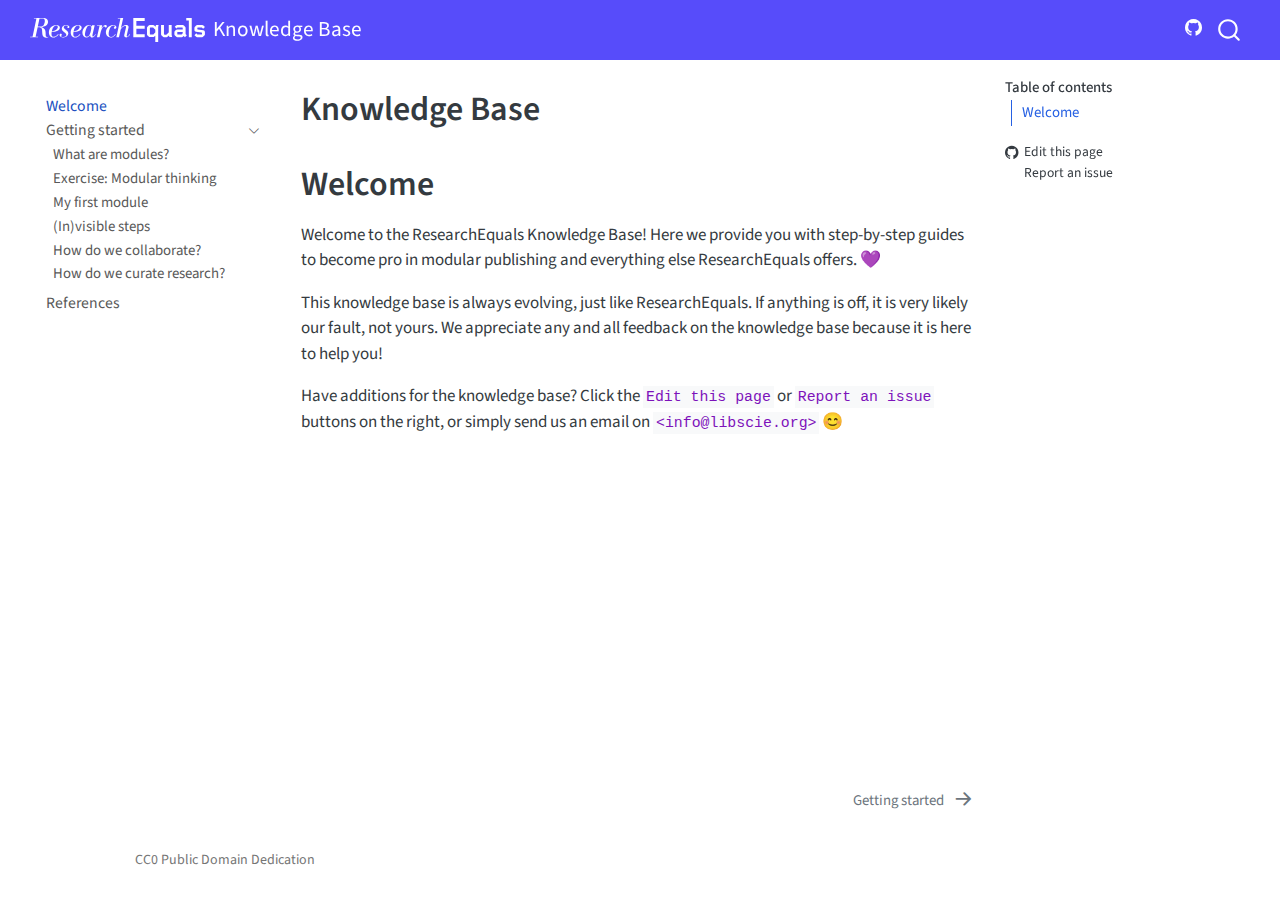
==== commit a9d238d5: "Built site for gh-pages" ====
--- a/index.html
+++ b/index.html
@@ -2,7 +2,7 @@
 <html xmlns="http://www.w3.org/1999/xhtml" lang="en" xml:lang="en"><head>
 
 <meta charset="utf-8">
-<meta name="generator" content="quarto-1.4.543">
+<meta name="generator" content="quarto-1.5.4">
 
 <meta name="viewport" content="width=device-width, initial-scale=1.0, user-scalable=yes">
 
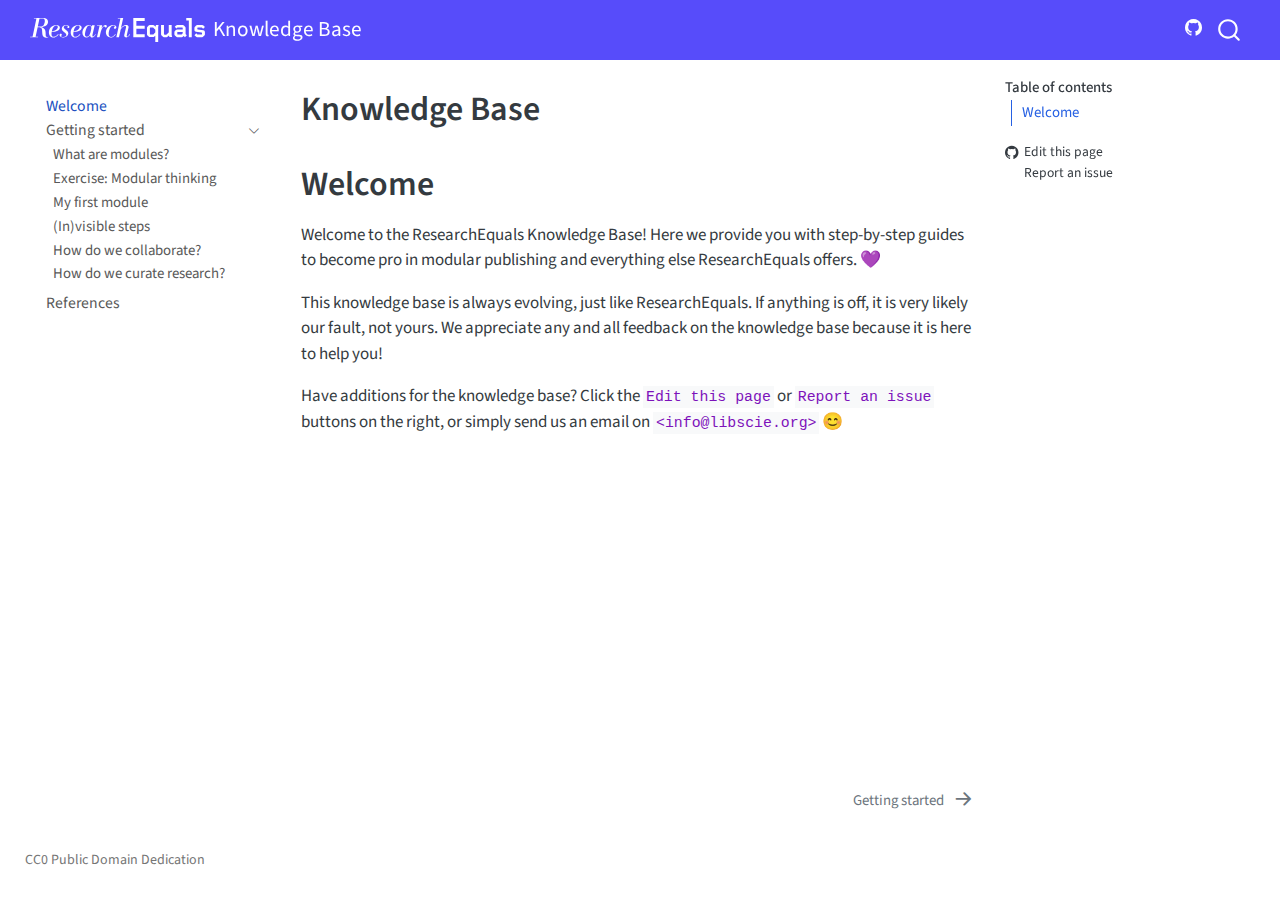
==== commit b95e7805: "Built site for gh-pages" ====
--- a/index.html
+++ b/index.html
@@ -2,7 +2,7 @@
 <html xmlns="http://www.w3.org/1999/xhtml" lang="en" xml:lang="en"><head>
 
 <meta charset="utf-8">
-<meta name="generator" content="quarto-1.5.4">
+<meta name="generator" content="quarto-1.6.10">
 
 <meta name="viewport" content="width=device-width, initial-scale=1.0, user-scalable=yes">
 
@@ -36,10 +36,10 @@
 <script src="site_libs/quarto-html/tippy.umd.min.js"></script>
 <script src="site_libs/quarto-html/anchor.min.js"></script>
 <link href="site_libs/quarto-html/tippy.css" rel="stylesheet">
-<link href="site_libs/quarto-html/quarto-syntax-highlighting.css" rel="stylesheet" id="quarto-text-highlighting-styles">
+<link href="site_libs/quarto-html/quarto-syntax-highlighting-79bb3942e891885f9f7af119cd221462.css" rel="stylesheet" id="quarto-text-highlighting-styles">
 <script src="site_libs/bootstrap/bootstrap.min.js"></script>
 <link href="site_libs/bootstrap/bootstrap-icons.css" rel="stylesheet">
-<link href="site_libs/bootstrap/bootstrap.min.css" rel="stylesheet" id="quarto-bootstrap" data-mode="light">
+<link href="site_libs/bootstrap/bootstrap-f6e7f445c9457881ae288d1dd4d18b0c.min.css" rel="stylesheet" append-hash="true" id="quarto-bootstrap" data-mode="light">
 <script id="quarto-search-options" type="application/json">{
   "location": "navbar",
   "copy-button": false,
@@ -85,7 +85,7 @@
     <span class="navbar-title">Knowledge Base</span>
     </a>
   </div>
-        <div class="quarto-navbar-tools">
+        <div class="quarto-navbar-tools tools-end">
     <a href="https://github.com/libscie/docs.researchequals.com" title="Source Code" class="quarto-navigation-tool px-1" aria-label="Source Code"><i class="bi bi-github"></i></a>
 </div>
           <div id="quarto-search" class="" title="Search"></div>
@@ -93,11 +93,11 @@
     </nav>
   <nav class="quarto-secondary-nav">
     <div class="container-fluid d-flex">
-      <button type="button" class="quarto-btn-toggle btn" data-bs-toggle="collapse" data-bs-target=".quarto-sidebar-collapse-item" aria-controls="quarto-sidebar" aria-expanded="false" aria-label="Toggle sidebar navigation" onclick="if (window.quartoToggleHeadroom) { window.quartoToggleHeadroom(); }">
+      <button type="button" class="quarto-btn-toggle btn" data-bs-toggle="collapse" role="button" data-bs-target=".quarto-sidebar-collapse-item" aria-controls="quarto-sidebar" aria-expanded="false" aria-label="Toggle sidebar navigation" onclick="if (window.quartoToggleHeadroom) { window.quartoToggleHeadroom(); }">
         <i class="bi bi-layout-text-sidebar-reverse"></i>
       </button>
         <nav class="quarto-page-breadcrumbs" aria-label="breadcrumb"><ol class="breadcrumb"><li class="breadcrumb-item"><a href="./index.html">Welcome</a></li></ol></nav>
-        <a class="flex-grow-1" role="button" data-bs-toggle="collapse" data-bs-target=".quarto-sidebar-collapse-item" aria-controls="quarto-sidebar" aria-expanded="false" aria-label="Toggle sidebar navigation" onclick="if (window.quartoToggleHeadroom) { window.quartoToggleHeadroom(); }">      
+        <a class="flex-grow-1" role="navigation" data-bs-toggle="collapse" data-bs-target=".quarto-sidebar-collapse-item" aria-controls="quarto-sidebar" aria-expanded="false" aria-label="Toggle sidebar navigation" onclick="if (window.quartoToggleHeadroom) { window.quartoToggleHeadroom(); }">      
         </a>
     </div>
   </nav>
@@ -118,7 +118,7 @@
       <div class="sidebar-item-container"> 
             <a href="./chapters/getting-started.html" class="sidebar-item-text sidebar-link">
  <span class="menu-text">Getting started</span></a>
-          <a class="sidebar-item-toggle text-start" data-bs-toggle="collapse" data-bs-target="#quarto-sidebar-section-1" aria-expanded="true" aria-label="Toggle section">
+          <a class="sidebar-item-toggle text-start" data-bs-toggle="collapse" data-bs-target="#quarto-sidebar-section-1" role="navigation" aria-expanded="true" aria-label="Toggle section">
             <i class="bi bi-chevron-right ms-2"></i>
           </a> 
       </div>
@@ -250,18 +250,7 @@
     }
     return false;
   }
-  const clipboard = new window.ClipboardJS('.code-copy-button', {
-    text: function(trigger) {
-      const codeEl = trigger.previousElementSibling.cloneNode(true);
-      for (const childEl of codeEl.children) {
-        if (isCodeAnnotation(childEl)) {
-          childEl.remove();
-        }
-      }
-      return codeEl.innerText;
-    }
-  });
-  clipboard.on('success', function(e) {
+  const onCopySuccess = function(e) {
     // button target
     const button = e.trigger;
     // don't keep focus
@@ -293,7 +282,47 @@
     }, 1000);
     // clear code selection
     e.clearSelection();
+  }
+  const getTextToCopy = function(trigger) {
+      const codeEl = trigger.previousElementSibling.cloneNode(true);
+      for (const childEl of codeEl.children) {
+        if (isCodeAnnotation(childEl)) {
+          childEl.remove();
+        }
+      }
+      return codeEl.innerText;
+  }
+  const clipboard = new window.ClipboardJS('.code-copy-button:not([data-in-quarto-modal])', {
+    text: getTextToCopy
   });
+  clipboard.on('success', onCopySuccess);
+  if (window.document.getElementById('quarto-embedded-source-code-modal')) {
+    // For code content inside modals, clipBoardJS needs to be initialized with a container option
+    // TODO: Check when it could be a function (https://github.com/zenorocha/clipboard.js/issues/860)
+    const clipboardModal = new window.ClipboardJS('.code-copy-button[data-in-quarto-modal]', {
+      text: getTextToCopy,
+      container: window.document.getElementById('quarto-embedded-source-code-modal')
+    });
+    clipboardModal.on('success', onCopySuccess);
+  }
+    var localhostRegex = new RegExp(/^(?:http|https):\/\/localhost\:?[0-9]*\//);
+    var mailtoRegex = new RegExp(/^mailto:/);
+      var filterRegex = new RegExp("https:\/\/docs\.researchequals\.com");
+    var isInternal = (href) => {
+        return filterRegex.test(href) || localhostRegex.test(href) || mailtoRegex.test(href);
+    }
+    // Inspect non-navigation links and adorn them if external
+ 	var links = window.document.querySelectorAll('a[href]:not(.nav-link):not(.navbar-brand):not(.toc-action):not(.sidebar-link):not(.sidebar-item-toggle):not(.pagination-link):not(.no-external):not([aria-hidden]):not(.dropdown-item):not(.quarto-navigation-tool):not(.about-link)');
+    for (var i=0; i<links.length; i++) {
+      const link = links[i];
+      if (!isInternal(link.href)) {
+        // undo the damage that might have been done by quarto-nav.js in the case of
+        // links that we want to consider external
+        if (link.dataset.originalHref !== undefined) {
+          link.href = link.dataset.originalHref;
+        }
+      }
+    }
   function tippyHover(el, contentFn, onTriggerFn, onUntriggerFn) {
     const config = {
       allowHTML: true,
@@ -328,7 +357,11 @@
       try { href = new URL(href).hash; } catch {}
       const id = href.replace(/^#\/?/, "");
       const note = window.document.getElementById(id);
-      return note.innerHTML;
+      if (note) {
+        return note.innerHTML;
+      } else {
+        return "";
+      }
     });
   }
   const xrefs = window.document.querySelectorAll('a.quarto-xref');
--- a/site_libs/quarto-html/quarto-syntax-highlighting-79bb3942e891885f9f7af119cd221462.css
+++ b/site_libs/quarto-html/quarto-syntax-highlighting-79bb3942e891885f9f7af119cd221462.css
@@ -0,0 +1,205 @@
+/* quarto syntax highlight colors */
+:root {
+  --quarto-hl-ot-color: #003B4F;
+  --quarto-hl-at-color: #657422;
+  --quarto-hl-ss-color: #20794D;
+  --quarto-hl-an-color: #5E5E5E;
+  --quarto-hl-fu-color: #4758AB;
+  --quarto-hl-st-color: #20794D;
+  --quarto-hl-cf-color: #003B4F;
+  --quarto-hl-op-color: #5E5E5E;
+  --quarto-hl-er-color: #AD0000;
+  --quarto-hl-bn-color: #AD0000;
+  --quarto-hl-al-color: #AD0000;
+  --quarto-hl-va-color: #111111;
+  --quarto-hl-bu-color: inherit;
+  --quarto-hl-ex-color: inherit;
+  --quarto-hl-pp-color: #AD0000;
+  --quarto-hl-in-color: #5E5E5E;
+  --quarto-hl-vs-color: #20794D;
+  --quarto-hl-wa-color: #5E5E5E;
+  --quarto-hl-do-color: #5E5E5E;
+  --quarto-hl-im-color: #00769E;
+  --quarto-hl-ch-color: #20794D;
+  --quarto-hl-dt-color: #AD0000;
+  --quarto-hl-fl-color: #AD0000;
+  --quarto-hl-co-color: #5E5E5E;
+  --quarto-hl-cv-color: #5E5E5E;
+  --quarto-hl-cn-color: #8f5902;
+  --quarto-hl-sc-color: #5E5E5E;
+  --quarto-hl-dv-color: #AD0000;
+  --quarto-hl-kw-color: #003B4F;
+}
+
+/* other quarto variables */
+:root {
+  --quarto-font-monospace: SFMono-Regular, Menlo, Monaco, Consolas, "Liberation Mono", "Courier New", monospace;
+}
+
+pre > code.sourceCode > span {
+  color: #003B4F;
+}
+
+code span {
+  color: #003B4F;
+}
+
+code.sourceCode > span {
+  color: #003B4F;
+}
+
+div.sourceCode,
+div.sourceCode pre.sourceCode {
+  color: #003B4F;
+}
+
+code span.ot {
+  color: #003B4F;
+  font-style: inherit;
+}
+
+code span.at {
+  color: #657422;
+  font-style: inherit;
+}
+
+code span.ss {
+  color: #20794D;
+  font-style: inherit;
+}
+
+code span.an {
+  color: #5E5E5E;
+  font-style: inherit;
+}
+
+code span.fu {
+  color: #4758AB;
+  font-style: inherit;
+}
+
+code span.st {
+  color: #20794D;
+  font-style: inherit;
+}
+
+code span.cf {
+  color: #003B4F;
+  font-weight: bold;
+  font-style: inherit;
+}
+
+code span.op {
+  color: #5E5E5E;
+  font-style: inherit;
+}
+
+code span.er {
+  color: #AD0000;
+  font-style: inherit;
+}
+
+code span.bn {
+  color: #AD0000;
+  font-style: inherit;
+}
+
+code span.al {
+  color: #AD0000;
+  font-style: inherit;
+}
+
+code span.va {
+  color: #111111;
+  font-style: inherit;
+}
+
+code span.bu {
+  font-style: inherit;
+}
+
+code span.ex {
+  font-style: inherit;
+}
+
+code span.pp {
+  color: #AD0000;
+  font-style: inherit;
+}
+
+code span.in {
+  color: #5E5E5E;
+  font-style: inherit;
+}
+
+code span.vs {
+  color: #20794D;
+  font-style: inherit;
+}
+
+code span.wa {
+  color: #5E5E5E;
+  font-style: italic;
+}
+
+code span.do {
+  color: #5E5E5E;
+  font-style: italic;
+}
+
+code span.im {
+  color: #00769E;
+  font-style: inherit;
+}
+
+code span.ch {
+  color: #20794D;
+  font-style: inherit;
+}
+
+code span.dt {
+  color: #AD0000;
+  font-style: inherit;
+}
+
+code span.fl {
+  color: #AD0000;
+  font-style: inherit;
+}
+
+code span.co {
+  color: #5E5E5E;
+  font-style: inherit;
+}
+
+code span.cv {
+  color: #5E5E5E;
+  font-style: italic;
+}
+
+code span.cn {
+  color: #8f5902;
+  font-style: inherit;
+}
+
+code span.sc {
+  color: #5E5E5E;
+  font-style: inherit;
+}
+
+code span.dv {
+  color: #AD0000;
+  font-style: inherit;
+}
+
+code span.kw {
+  color: #003B4F;
+  font-weight: bold;
+  font-style: inherit;
+}
+
+.prevent-inlining {
+  content: "</";
+}
+
+/*# sourceMappingURL=176343f978445ff345facc1991557eab.css.map */
